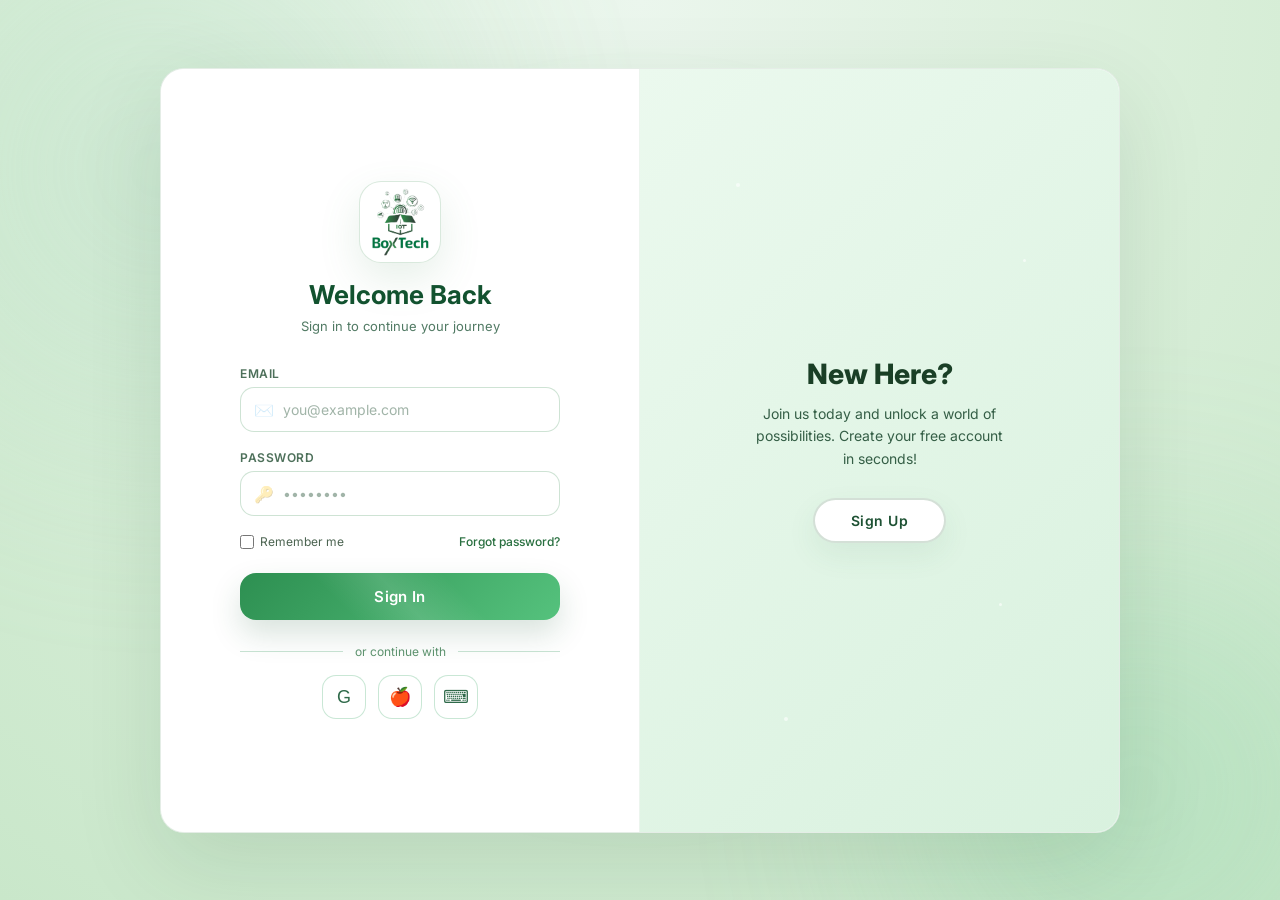
==== index.html @ d817c598 "vercel.." ====
<html lang="en">
<head>
  <meta charset="UTF-8" />
  <meta name="viewport" content="width=device-width, initial-scale=1.0" />
  <title>Login & Sign Up</title>
  <link href="https://fonts.googleapis.com/css2?family=Inter:wght@300;400;500;600;700;800&display=swap" rel="stylesheet" />
  <link rel="stylesheet" href="/css/style.css">
</head>
<body>

  <!-- Ambient background blobs -->
  <div class="bg-blob one"></div>
  <div class="bg-blob two"></div>
  <div class="bg-blob three"></div>

  <div class="login-wrap">
    <!-- Main container -->
    <div class="login_container login-active" id="login_container">

        <!-- Divider -->
        <div class="divider-line"></div>

        <!-- Animated gradient overlay -->
        <div class="gradient-overlay" id="overlay">
        <div class="grad-inner">
            <!-- Sparkle particles -->
            <span class="sparkle"></span>
            <span class="sparkle"></span>
            <span class="sparkle"></span>
            <span class="sparkle"></span>
            <span class="sparkle"></span>

            <div class="overlay-content" id="overlayContent">
            <h2 id="overlayTitle">New Here?</h2>
            <p id="overlayText">Join us today and unlock a world of possibilities. Create your free account in seconds!</p>
            <button class="switch-btn" id="switchBtn" onclick="toggleMode()">Sign Up</button>
            </div>
        </div>
        </div>

        <!-- ─── Login Panel (Left) ─── -->
        <div class="panel login-panel">
        <div class="form-header">
            <div class="icon">
                <img src="images/site-logo.png" alt="Site Logo" class="logo-img" /> 
            </div>
            <h2>Welcome Back</h2>
            <p>Sign in to continue your journey</p>
        </div>

        <div class="form-group">
            <label>Email</label>
            <div class="input-wrapper">
            <input type="email" placeholder="you@example.com" />
            <span class="input-icon">✉️</span>
            </div>
        </div>

        <div class="form-group">
            <label>Password</label>
            <div class="input-wrapper">
            <input type="password" placeholder="••••••••" />
            <span class="input-icon">🔑</span>
            </div>
        </div>

        <div class="form-extras">
            <label><input type="checkbox" /> Remember me</label>
            <a href="#">Forgot password?</a>
        </div>

        <button class="submit-btn">Sign In</button>

        <div class="social-login">
            <div class="divider-text">or continue with</div>
            <div class="social-icons">
            <button title="Google">G</button>
            <button title="Apple">🍎</button>
            <button title="GitHub">⌨</button>
            </div>
        </div>

        <div class="mobile-switch">
            Don't have an account? <a onclick="toggleMode()">Sign Up</a>
        </div>
        </div>

        <!-- ─── Sign-Up Panel (Right) ─── -->
        <div class="panel signup-panel">
        <div class="form-header">
            <div class="icon">
                <img src="images/site-logo.png" alt="Site Logo" class="logo-img" /> 
            </div>
            <h2>Create Account</h2>
            <p>Start your adventure with us</p>
        </div>

        <div class="form-group">
            <label>Full Name</label>
            <div class="input-wrapper">
            <input type="text" placeholder="John Doe" />
            <span class="input-icon">👤</span>
            </div>
        </div>

        <div class="form-group">
            <label>Email</label>
            <div class="input-wrapper">
            <input type="email" placeholder="you@example.com" />
            <span class="input-icon">✉️</span>
            </div>
        </div>

        <div class="form-group">
            <label>Password</label>
            <div class="input-wrapper">
            <input type="password" placeholder="••••••••" />
            <span class="input-icon">🔑</span>
            </div>
        </div>

        <div class="form-group">
            <label>Confirm Password</label>
            <div class="input-wrapper">
            <input type="password" placeholder="••••••••" />
            <span class="input-icon">🔒</span>
            </div>
        </div>

        <button class="submit-btn">Create Account</button>

        <div class="social-login">
            <div class="divider-text">or sign up with</div>
            <div class="social-icons">
            <button title="Google">G</button>
            <button title="Apple">🍎</button>
            <button title="GitHub">⌨</button>
            </div>
        </div>

        <div class="mobile-switch">
            Already have an account? <a onclick="toggleMode()">Sign In</a>
        </div>
        </div>
    </div>
  </div>

<script src="/js/custom.js"></script>
</body>
</html>
---- css/style.css ----
*,
    *::before,
    *::after {
      margin: 0;
      padding: 0;
      box-sizing: border-box;
    }

    .login-wrap {
      font-family: 'Inter', sans-serif;
      min-height: 100vh;
      display: flex;
      align-items: center;
      justify-content: center;
      background: radial-gradient(circle at top, #ebf6ed 0%, #d8eed8 52%, #c9e7ca 100%);
      overflow: hidden;
    }
    .bg-blob {
      position: fixed;
      border-radius: 50%;
      filter: blur(120px);
      opacity: 0.3;
      z-index: 0;
      animation: blobFloat 14s ease-in-out infinite alternate;
    }
    .bg-blob.one   { width: 520px; height: 520px; background: #b7dec7; top: -10%; left: -8%; }
    .bg-blob.two   { width: 440px; height: 440px; background: #86d1a2; bottom: -12%; right: -6%; animation-delay: -5s; }
    .bg-blob.three { width: 360px; height: 360px; background: #dbf0de; top: 50%; left: 50%; transform: translate(-50%, -50%); animation-delay: -9s; }

    @keyframes blobFloat {
      0%   { transform: translate(0, 0) scale(1); }
      50%  { transform: translate(30px, -40px) scale(1.08); }
      100% { transform: translate(-20px, 20px) scale(0.95); }
    }
    .login_container {
      position: relative;
      z-index: 1;
      width: 960px;
      min-height: 580px;
      display: flex;
      border-radius: 24px;
      overflow: hidden;
      background: rgba(255, 255, 255, 0.96);
      backdrop-filter: blur(40px);
      -webkit-backdrop-filter: blur(40px);
      border: 1px solid rgba(74, 131, 84, 0.14);
      box-shadow:
        0 30px 90px rgba(16, 62, 28, 0.12),
        inset 0 1px 0 rgba(255, 255, 255, 0.23);
    }
    .panel {
      flex: 1;
      position: relative;
      display: flex;
      flex-direction: column;
      align-items: center;
      justify-content: center;
      padding: 48px 40px;
      background: rgba(255, 255, 255, 0.72);
      border-right: 1px solid rgba(150, 197, 160, 0.18);
      transition: opacity 0.6s ease, filter 0.6s ease, transform 0.6s cubic-bezier(.4,0,.2,1);
    }

    .panel.signup-panel {
      border-right: none;
      border-left: 1px solid rgba(150, 197, 160, 0.18);
    }
    .panel.login-panel  { z-index: 2; }
    .panel.signup-panel  { z-index: 2; }
    .gradient-overlay {
      position: absolute;
      top: 0;
      width: 50%;
      height: 100%;
      z-index: 5;
      pointer-events: none;
      transition: left 0.8s cubic-bezier(.77,0,.18,1),
                  opacity 0.8s ease;
    }

    .gradient-overlay .grad-inner {
      width: 100%;
      height: 100%;
      background: linear-gradient(
        135deg,
        rgba(235, 249, 238, 1) 0%,
        rgba(209, 238, 216, 1) 48%,
        rgba(172, 224, 188, 1) 100%
      );
      background-size: 300% 300%;
      animation: gradientShift 6s ease infinite;
      display: flex;
      flex-direction: column;
      align-items: center;
      justify-content: center;
      padding: 40px;
      text-align: center;
      color: #1c3f24;
    }

    @keyframes gradientShift {
      0%   { background-position: 0% 50%; }
      50%  { background-position: 100% 50%; }
      100% { background-position: 0% 50%; }
    }
    .login_container.login-active .gradient-overlay {
      left: 50%;
    }
    .login_container.signup-active .gradient-overlay {
      left: 0;
    }
    .login_container.login-active .signup-panel {
      opacity: 0.15;
      filter: blur(2px);
      transform: scale(0.97);
    }
    .login_container.signup-active .login-panel {
      opacity: 0.15;
      filter: blur(2px);
      transform: scale(0.97);
    }
    .login_container.login-active .login-panel,
    .login_container.signup-active .signup-panel {
      opacity: 1;
      filter: blur(0);
      transform: scale(1);
    }
    .overlay-content {
      position: relative;
      z-index: 2;
    }
    .overlay-content h2 {
      font-size: 28px;
      font-weight: 800;
      margin-bottom: 12px;
      color: #1a3f26;
    }
    .overlay-content p {
      font-size: 14px;
      line-height: 1.6;
      color: rgba(33, 78, 52, 0.9);
      margin-bottom: 28px;
      max-width: 260px;
    }
    .overlay-content .switch-btn {
      padding: 12px 36px;
      border-radius: 50px;
      border: 2px solid rgba(42, 101, 57, 0.2);
      background: #ffffff;
      color: #1d5133;
      font-family: 'Inter', sans-serif;
      font-size: 14px;
      font-weight: 600;
      cursor: pointer;
      transition: all 0.3s ease;
      letter-spacing: 0.5px;
      pointer-events: all;
      box-shadow: 0 12px 30px rgba(49, 117, 80, 0.08);
    }
    .overlay-content .switch-btn:hover {
      background: #f5fbf5;
      border-color: rgba(42, 101, 57, 0.35);
      transform: translateY(-2px);
      box-shadow: 0 12px 30px rgba(49, 117, 80, 0.14);
    }
    .sparkle {
      position: absolute;
      width: 4px;
      height: 4px;
      border-radius: 50%;
      background: rgba(255,255,255,0.6);
      animation: sparkleFloat 4s ease-in-out infinite;
    }
    .sparkle:nth-child(1) { top: 15%; left: 20%; animation-delay: 0s; }
    .sparkle:nth-child(2) { top: 70%; left: 75%; animation-delay: 1s; width: 3px; height: 3px; }
    .sparkle:nth-child(3) { top: 40%; left: 50%; animation-delay: 2s; width: 5px; height: 5px; }
    .sparkle:nth-child(4) { top: 85%; left: 30%; animation-delay: 3s; }
    .sparkle:nth-child(5) { top: 25%; left: 80%; animation-delay: 1.5s; width: 3px; height: 3px; }

    @keyframes sparkleFloat {
      0%, 100% { opacity: 0; transform: translateY(0) scale(1); }
      50%      { opacity: 1; transform: translateY(-20px) scale(1.5); }
    }
    .divider-line {
      position: absolute;
      left: 50%;
      top: 10%;
      height: 80%;
      width: 1px;
      background: linear-gradient(
        to bottom,
        transparent,
        rgba(255,255,255,0.08) 30%,
        rgba(255,255,255,0.08) 70%,
        transparent
      );
      z-index: 1;
    }
    .form-header {
      text-align: center;
      margin-bottom: 32px;
    }
    .form-header .icon {
      width: 82px;
      height: 82px;
      border-radius: 22px;
      display: flex;
      align-items: center;
      justify-content: center;
      margin: 0 auto 16px;
      font-size: 24px;
      background: #ffffff;
      border: 1px solid rgba(97, 163, 114, 0.24);
      box-shadow: 0 16px 42px rgba(83, 146, 99, 0.14);
    }
    .login-panel .form-header .icon {
      background: #ffffff;
    }
    .signup-panel .form-header .icon {
      background: #ffffff;
    }
    .form-header .icon img {
        width: 100%;
        max-width: 60px;
        object-fit: cover;
    }
    .form-header h2 {
      font-size: 26px;
      font-weight: 700;
      color: #12522f;
      margin-bottom: 8px;
    }
    .form-header p {
      font-size: 13px;
      color: rgba(38, 89, 61, 0.8);
    }

    .form-group {
      width: 100%;
      max-width: 320px;
      margin-bottom: 18px;
      position: relative;
    }
    .form-group label {
      display: block;
      font-size: 12px;
      font-weight: 600;
      color: rgba(58, 97, 72, 0.9);
      margin-bottom: 6px;
      letter-spacing: 0.5px;
      text-transform: uppercase;
    }
    .form-group .input-wrapper {
      position: relative;
    }
    .form-group .input-icon {
      position: absolute;
      left: 14px;
      top: 50%;
      transform: translateY(-50%);
      font-size: 16px;
      opacity: 0.45;
      pointer-events: none;
      transition: opacity 0.3s;
      color: rgba(32, 72, 47, 0.7);
    }
    .form-group input {
      width: 100%;
      padding: 13px 16px 13px 42px;
      border: 1px solid rgba(95, 164, 112, 0.3);
      border-radius: 14px;
      background: rgba(255, 255, 255, 0.96);
      color: #124129;
      font-family: 'Inter', sans-serif;
      font-size: 14px;
      outline: none;
      transition: all 0.3s ease;
    }
    .form-group input::placeholder {
      color: rgba(47, 88, 61, 0.45);
    }
    .form-group input:focus {
      border-color: rgba(82, 179, 118, 0.9);
      background: rgba(255, 255, 255, 1);
      box-shadow: 0 0 0 3px rgba(82, 179, 118, 0.14);
    }
    .form-group input:focus ~ .input-icon,
    .form-group input:focus + .input-icon {
      opacity: 0.8;
    }

    .form-extras {
      width: 100%;
      max-width: 320px;
      display: flex;
      align-items: center;
      justify-content: space-between;
      margin-bottom: 24px;
      font-size: 12px;
    }
    .form-extras label {
      display: flex;
      align-items: center;
      gap: 6px;
      color: rgba(15, 47, 21, 0.75);
      cursor: pointer;
    }
    .form-extras label input[type="checkbox"] {
      accent-color: #3bc77e;
      width: 14px;
      height: 14px;
    }
    .form-extras a {
      color: #286f3f;
      text-decoration: none;
      font-weight: 500;
      transition: color 0.3s;
    }
    .form-extras a:hover {
      color: #19381f;
    }

    .submit-btn {
      width: 100%;
      max-width: 320px;
      padding: 14px;
      border: none;
      border-radius: 16px;
      font-family: 'Inter', sans-serif;
      font-size: 15px;
      font-weight: 600;
      color: #ffffff;
      cursor: pointer;
      transition: all 0.3s ease;
      position: relative;
      overflow: hidden;
      letter-spacing: 0.3px;
      box-shadow: 0 14px 30px rgba(29, 91, 52, 0.17);
    }
    .login-panel .submit-btn,
    .signup-panel .submit-btn {
      background: linear-gradient(135deg, #2d8f51, #55c27d);
    }
    .submit-btn:hover {
      transform: translateY(-2px);
      box-shadow: 0 18px 34px rgba(29, 91, 52, 0.22);
    }
    .submit-btn::after {
      content: '';
      position: absolute;
      top: -50%;
      left: -50%;
      width: 200%;
      height: 200%;
      background: linear-gradient(
        transparent,
        rgba(255,255,255,0.12),
        transparent
      );
      transform: rotate(45deg);
      transition: left 0.6s ease;
    }
    .submit-btn:hover::after {
      left: 100%;
    }

    .social-login {
      margin-top: 24px;
      text-align: center;
      width: 100%;
      max-width: 320px;
    }
    .social-login .divider-text {
      font-size: 12px;
      color: rgba(40, 111, 63, 0.75);
      margin-bottom: 16px;
      display: flex;
      align-items: center;
      gap: 12px;
    }
    .social-login .divider-text::before,
    .social-login .divider-text::after {
      content: '';
      flex: 1;
      height: 1px;
      background: rgba(75, 163, 109, 0.3);
    }
    .social-icons {
      display: flex;
      gap: 12px;
      justify-content: center;
    }
    .social-icons button {
      width: 44px;
      height: 44px;
      border-radius: 14px;
      border: 1px solid rgba(120, 194, 150, 0.4);
      background: rgba(255, 255, 255, 0.95);
      color: #2f6a4a;
      font-size: 18px;
      cursor: pointer;
      transition: all 0.3s ease;
      display: flex;
      align-items: center;
      justify-content: center;
    }
    .social-icons button:hover {
      background: #f4faf3;
      border-color: rgba(79, 187, 140, 0.6);
      color: #1f4d33;
      transform: translateY(-2px);
    }
    .mobile-switch {
      display: none;
      margin-top: 20px;
      font-size: 13px;
      color: rgba(41, 93, 60, 0.95);
    }
    .mobile-switch a {
      color: #2d7448;
      text-decoration: none;
      font-weight: 600;
      cursor: pointer;
    }
    @media (max-width: 720px) {
      .login_container {
        flex-direction: column;
        width: 92%;
        min-height: auto;
        max-height: 95vh;
        overflow-y: auto;
      }
      .gradient-overlay { display: none !important; }
      .divider-line { display: none; }

      .panel {
        padding: 36px 24px;
        opacity: 1 !important;
        filter: none !important;
        transform: none !important;
      }

      .login_container.login-active .signup-panel {
        display: none;
      }
      .login_container.signup-active .login-panel {
        display: none;
      }

      .mobile-switch { display: block; }
    }
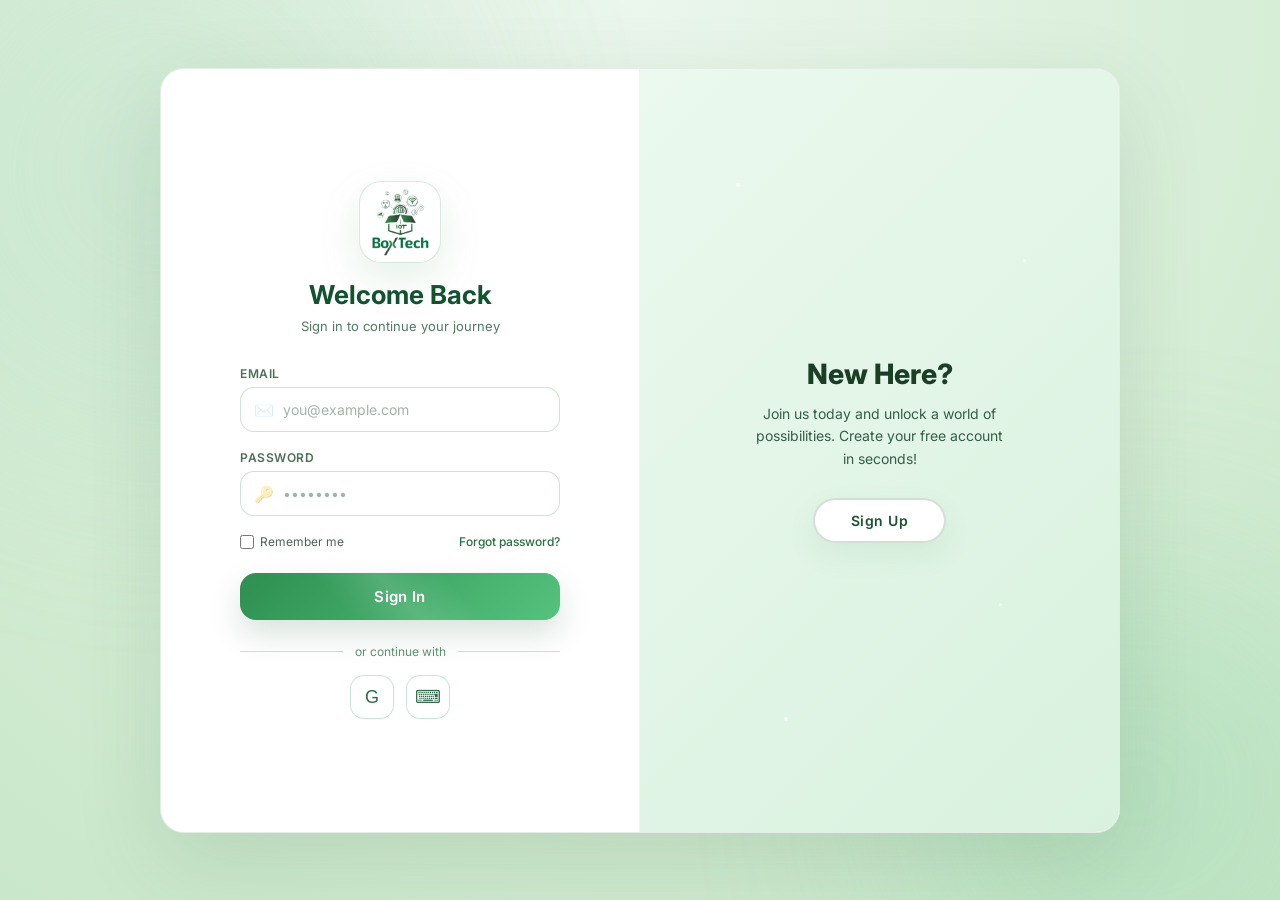
==== commit c1e1647a: "fixed js issue" ====
--- a/index.html
+++ b/index.html
@@ -75,7 +75,6 @@
             <div class="divider-text">or continue with</div>
             <div class="social-icons">
             <button title="Google">G</button>
-            <button title="Apple">🍎</button>
             <button title="GitHub">⌨</button>
             </div>
         </div>
@@ -133,7 +132,6 @@
             <div class="divider-text">or sign up with</div>
             <div class="social-icons">
             <button title="Google">G</button>
-            <button title="Apple">🍎</button>
             <button title="GitHub">⌨</button>
             </div>
         </div>
@@ -145,6 +143,6 @@
     </div>
   </div>
 
-<script src="/js/custom.js"></script>
+<script src="js/custom.js"></script>
 </body>
 </html>
